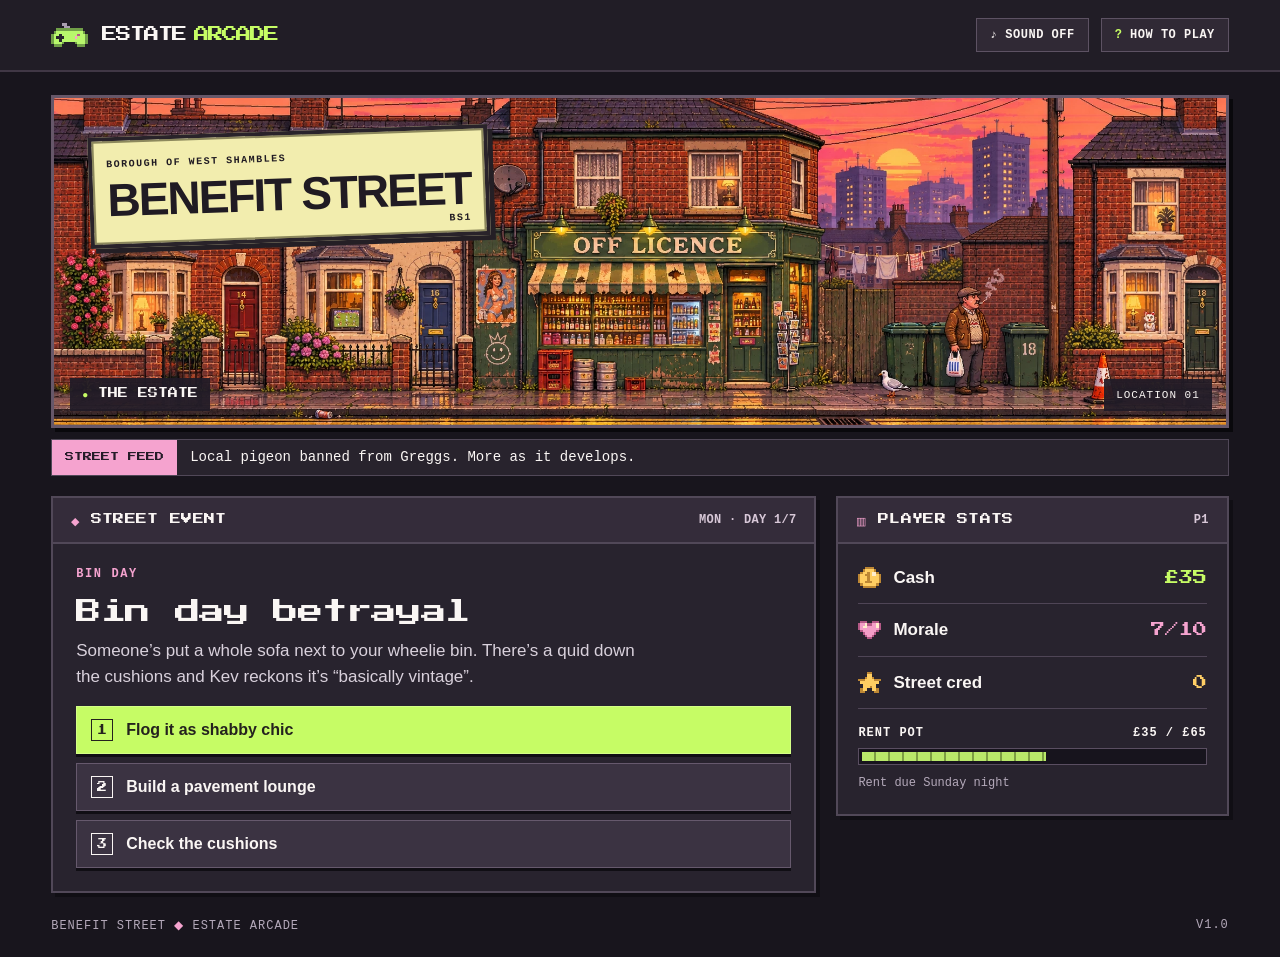
==== index.html @ b34c9f2b "Add Benefit Street browser game" ====
<!DOCTYPE html>
<html lang="en"><head><meta charset="utf-8"><meta name="viewport" content="width=device-width, initial-scale=1"><meta name="theme-color" content="#17141d"><title>Benefit Street · Estate Arcade</title><link rel="stylesheet" href="style.css"></head><body>
<header><div class="wrap nav"><div class="brand"><i data-icon="pad"></i> ESTATE<span>ARCADE</span></div><nav><button id="sound" aria-pressed="false">♪ <span>SOUND OFF</span></button><button id="help"><b>?</b> HOW TO PLAY</button></nav></div></header>
<main class="wrap"><section class="scene" aria-label="Benefit Street at sunset"><div class="sign"><small>BOROUGH OF WEST SHAMBLES</small><h1>BENEFIT STREET</h1><span>BS1</span></div><div class="scenefoot"><span class="live">●</span> THE ESTATE</div><div class="stamp">LOCATION 01</div></section>
<div class="ticker"><strong>STREET FEED</strong><span id="feed">Local pigeon banned from Greggs. More as it develops.</span></div>
<div class="grid"><section class="event panel"><div class="bar"><span><em>◆</em> STREET EVENT</span><small id="day"></small></div><div class="inside"><div class="eyebrow" id="type"></div><h2 id="title"></h2><p id="desc"></p><div id="choices"></div></div></section>
<aside class="panel"><div class="bar"><span><em>▥</em> PLAYER STATS</span><small>P1</small></div><div class="stats"><div class="stat"><i data-icon="coin"></i><label>Cash</label><strong id="cash"></strong></div><div class="stat"><i data-icon="heart"></i><label>Morale</label><strong id="morale"></strong></div><div class="stat"><i data-icon="star"></i><label>Street cred</label><strong id="cred"></strong></div><div class="rent"><div><span>RENT POT</span><strong id="pot"></strong></div><div class="meter"><div id="fill"></div></div><small>Rent due Sunday night</small></div></div></aside></div><footer>BENEFIT STREET <span>◆</span> ESTATE ARCADE <label>V1.0</label></footer></main>
<dialog id="guide"><div class="bar">HOW TO PLAY<button id="close" aria-label="Close instructions">×</button></div><div class="inside"><h2>Make it to Sunday.</h2><p>Start with £35. Pick one move a day for seven days. Keep your morale above zero and have £65 for rent by Sunday night.</p><p>Cash covers rent. Morale keeps you going. Street cred unlocks favours from the neighbours. Your progress saves after each choice.</p><button id="got" class="action">Got it</button></div></dialog>
<script src="icons.js"></script><script src="game.js"></script></body></html>
---- style.css ----
@font-face{font-family:Arcade;src:url(arcade.ttf)}:root{--ink:#18151d;--panel:#28232e;--edge:#514858;--lime:#c6fc65;--pink:#f5a3cf;--pixel:Arcade,monospace}*{box-sizing:border-box}body{margin:0;background:var(--ink);color:#faf6f4;font:17px/1.5 Arial,Helvetica,sans-serif}.wrap{max-width:1260px;width:92%;margin:auto}header{border-bottom:2px solid #403745;background:#211d26}.nav,.brand,nav,.bar,.stat,.rent>div:first-child{display:flex;align-items:center}.nav{height:70px;justify-content:space-between}.brand{font:clamp(11px,1.2vw,17px) var(--pixel);letter-spacing:-1px;gap:8px}.brand span{color:var(--lime)}i{display:inline-flex;align-items:center;justify-content:center}.brand i{margin-right:6px}canvas{image-rendering:pixelated}nav{gap:12px}button{cursor:pointer;color:inherit}nav button,.bar button{background:#302935;border:1px solid #5d5263;padding:9px 13px;font: bold 12px monospace;letter-spacing:.5px}button:hover{filter:brightness(1.15)}button:focus-visible{outline:3px solid white;outline-offset:3px}nav b{color:var(--lime)}main{padding-top:23px}.scene{position:relative;height:clamp(240px,26vw,350px);border:3px solid #665769;box-shadow:4px 4px #09080c;background:#955879 url(street.webp) center 57%/cover no-repeat;overflow:hidden}.sign{display:inline-block;background:#f2edae;color:#201b23;position:absolute;left:3%;top:10%;padding:8px 14px 9px;border:4px solid #29232a;box-shadow:inset 0 0 0 2px #8c885c,5px 5px #241f25;transform:rotate(-2deg)}.sign h1{font:900 clamp(29px,3.6vw,54px)/1.05 Arial,sans-serif;letter-spacing:-2px;margin:1px 0}.sign small,.sign span{font:bold 10px monospace;letter-spacing:1.5px}.sign span{float:right;line-height:1}.scenefoot,.stamp{position:absolute;bottom:14px;background:#201b27ef;font:10px var(--pixel);padding:10px 12px}.scenefoot{left:16px}.live{color:var(--lime)}.stamp{right:14px;font:11px monospace;letter-spacing:1px}.ticker{display:flex;background:#28232d;border:1px solid var(--edge);align-items:stretch;margin:11px 0 20px;font:14px/1.4 monospace}.ticker strong{background:var(--pink);color:#251b28;padding:9px 13px;white-space:nowrap;font:9px/1.8 var(--pixel)}.ticker span{padding:8px 13px}.grid{display:grid;grid-template-columns:1.95fr 1fr;gap:20px;align-items:start}.panel,dialog{background:var(--panel);border:2px solid var(--edge);box-shadow:4px 4px #100e14}.bar{padding:13px 18px;justify-content:space-between;border-bottom:2px solid var(--edge);background:#342c3a;font:11px/1.6 var(--pixel);letter-spacing:.3px}.bar em{color:var(--pink);font-style:normal}.bar small{font:bold 12px monospace;color:#d8c8d8}.inside,.stats{padding:23px}.eyebrow{font:bold 12px monospace;letter-spacing:1.6px;color:var(--pink)}h2{font:clamp(18px,2vw,29px)/1.5 var(--pixel);letter-spacing:-1.4px;margin:11px 0 8px}.inside p{color:#d9d1dc;margin:0 0 17px;max-width:62ch}.action{display:flex;align-items:center;width:100%;text-align:left;background:#3b3342;border:1px solid #66596d;box-shadow:0 3px #100e14;font:600 16px Arial;padding:12px 14px;gap:13px;margin-top:9px}.action:first-child,#got{background:var(--lime);color:#24221e;border-color:#d4ff86}.action b{font:10px var(--pixel);border:1px solid currentColor;padding:5px}.action span{margin-left:auto}.action:disabled{opacity:.5;cursor:default}.stats{padding:8px 20px 20px}.stat{border-bottom:1px solid #4f4556;padding:13px 0;gap:12px}.stat label{font-weight:bold}.stat strong{margin-left:auto;font:14px var(--pixel);color:var(--lime)}.stat:nth-child(2) strong{color:var(--pink)}.stat:nth-child(3) strong{color:#ffce65}.rent{margin-top:17px}.rent>div:first-child{justify-content:space-between;font:bold 12px monospace;letter-spacing:1px}.meter{background:#17141d;padding:3px;border:1px solid #5a4e61;margin:8px 0 3px}.meter div{height:9px;background:repeating-linear-gradient(90deg,#b9e96a 0 12px,#7c9f43 12px 14px)}.rent small,footer{color:#b4a9ba;font:12px monospace}footer{margin:25px 0;letter-spacing:1px}footer span{color:var(--pink)}footer label{float:right}dialog{max-width:480px;width:90%;padding:0;color:white}dialog p+p{padding-top:8px}dialog::backdrop{background:#100c16c9}@media(max-width:720px){.wrap{width:94%}.nav{height:58px}nav{gap:5px}nav button{font-size:10px;padding:8px 6px}.brand{gap:3px}.brand i{margin-right:2px}.grid{grid-template-columns:1fr;gap:15px}.scene{height:230px}.inside{padding:18px}.ticker strong{font-size:8px;display:grid;align-items:center}.ticker span{font-size:12px}.stamp{display:none}.bar{font-size:10px}.sign small{font-size:8px}.brand canvas{width:24px}main{padding-top:15px}}
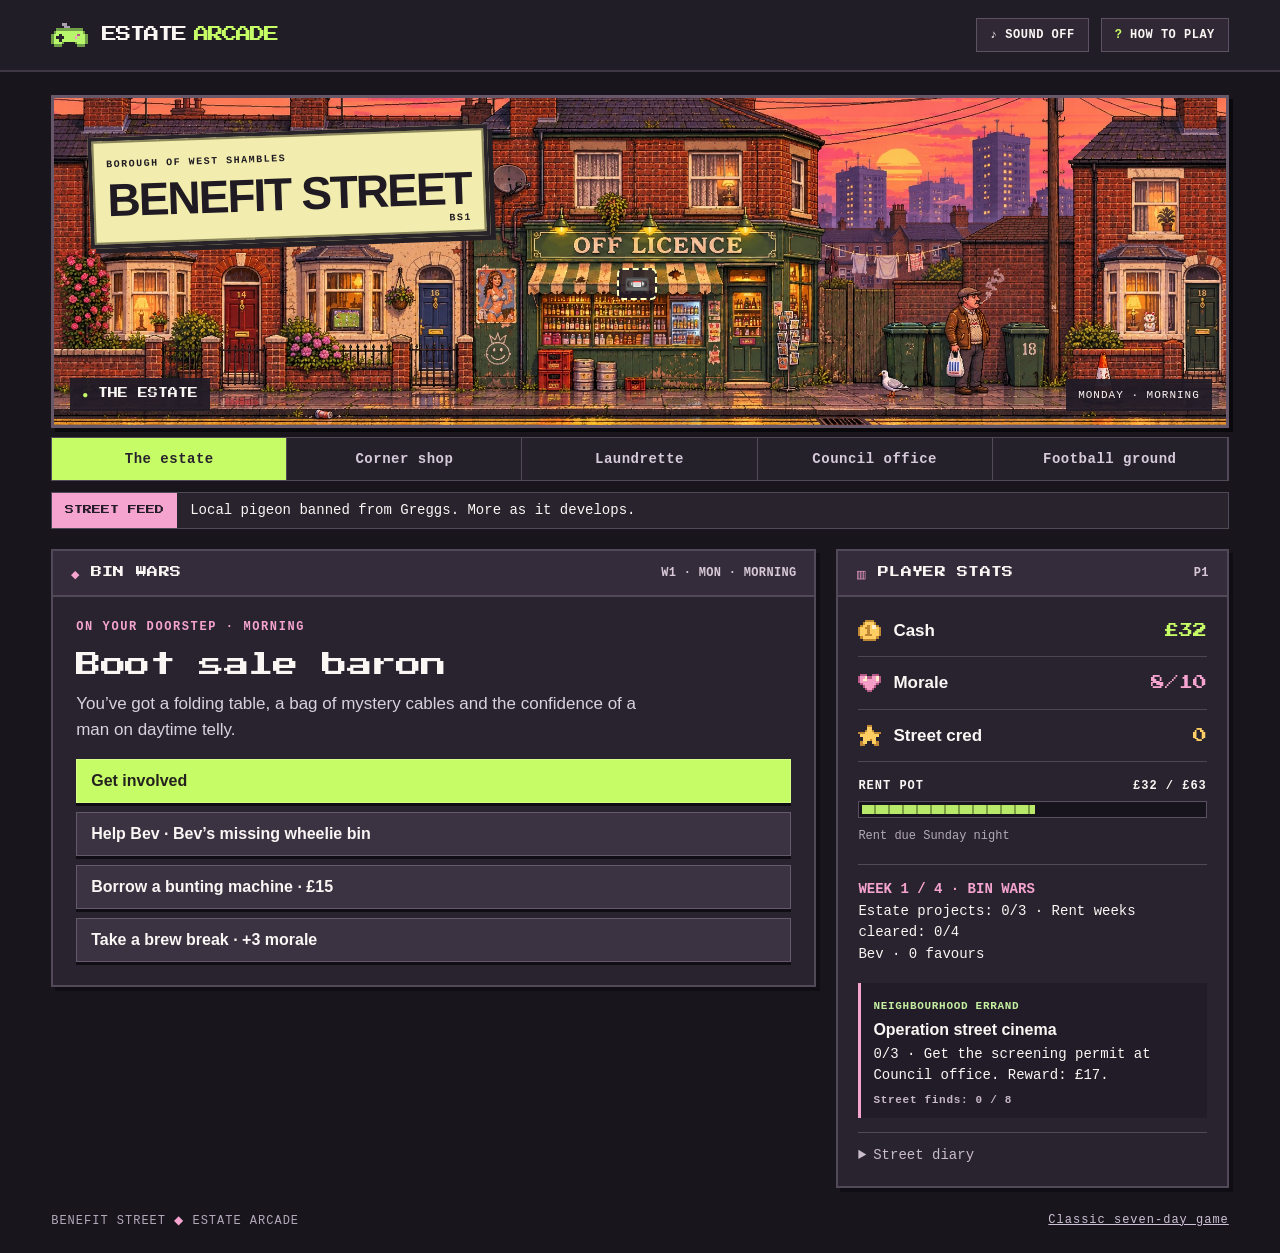
==== commit 9b00c80a: "Expand Benefit Street into a four-week playable estate campaign" ====
--- a/index.html
+++ b/index.html
@@ -1,9 +1,9 @@
 <!DOCTYPE html>
 <html lang="en"><head><meta charset="utf-8"><meta name="viewport" content="width=device-width, initial-scale=1"><meta name="theme-color" content="#17141d"><title>Benefit Street · Estate Arcade</title><link rel="stylesheet" href="style.css"></head><body>
 <header><div class="wrap nav"><div class="brand"><i data-icon="pad"></i> ESTATE<span>ARCADE</span></div><nav><button id="sound" aria-pressed="false">♪ <span>SOUND OFF</span></button><button id="help"><b>?</b> HOW TO PLAY</button></nav></div></header>
-<main class="wrap"><section class="scene" aria-label="Benefit Street at sunset"><div class="sign"><small>BOROUGH OF WEST SHAMBLES</small><h1>BENEFIT STREET</h1><span>BS1</span></div><div class="scenefoot"><span class="live">●</span> THE ESTATE</div><div class="stamp">LOCATION 01</div></section>
-<div class="ticker"><strong>STREET FEED</strong><span id="feed">Local pigeon banned from Greggs. More as it develops.</span></div>
-<div class="grid"><section class="event panel"><div class="bar"><span><em>◆</em> STREET EVENT</span><small id="day"></small></div><div class="inside"><div class="eyebrow" id="type"></div><h2 id="title"></h2><p id="desc"></p><div id="choices"></div></div></section>
-<aside class="panel"><div class="bar"><span><em>▥</em> PLAYER STATS</span><small>P1</small></div><div class="stats"><div class="stat"><i data-icon="coin"></i><label>Cash</label><strong id="cash"></strong></div><div class="stat"><i data-icon="heart"></i><label>Morale</label><strong id="morale"></strong></div><div class="stat"><i data-icon="star"></i><label>Street cred</label><strong id="cred"></strong></div><div class="rent"><div><span>RENT POT</span><strong id="pot"></strong></div><div class="meter"><div id="fill"></div></div><small>Rent due Sunday night</small></div></div></aside></div><footer>BENEFIT STREET <span>◆</span> ESTATE ARCADE <label>V1.0</label></footer></main>
-<dialog id="guide"><div class="bar">HOW TO PLAY<button id="close" aria-label="Close instructions">×</button></div><div class="inside"><h2>Make it to Sunday.</h2><p>Start with £35. Pick one move a day for seven days. Keep your morale above zero and have £65 for rent by Sunday night.</p><p>Cash covers rent. Morale keeps you going. Street cred unlocks favours from the neighbours. Your progress saves after each choice.</p><button id="got" class="action">Got it</button></div></dialog>
-<script src="icons.js"></script><script src="game.js"></script></body></html>
+<main class="wrap"><section class="scene" id="scene" aria-label="The estate"><div id="backdrop"></div><div id="weather" aria-hidden="true"></div><div id="decor" aria-hidden="true"></div><div class="sign"><small>BOROUGH OF WEST SHAMBLES</small><h1>BENEFIT STREET</h1><span>BS1</span></div><div class="scenefoot"><span class="live">●</span> <span id="sceneName">THE ESTATE</span></div><div class="stamp" id="clock"></div><div id="discovery"></div><div id="stage" hidden></div></section>
+<nav id="map" aria-label="Travel around West Shambles"></nav><div class="ticker"><strong>STREET FEED</strong><span id="feed">Local pigeon banned from Greggs. More as it develops.</span></div>
+<div class="grid"><section class="event panel"><div class="bar"><span><em>◆</em> <span id="sectionName">ON THE STREET</span></span><small id="day"></small></div><div class="inside"><div class="eyebrow" id="type"></div><h2 id="title"></h2><p id="desc" aria-live="polite"></p><div id="controls"></div><div id="choices"></div></div></section>
+<aside class="panel"><div class="bar"><span><em>▥</em> PLAYER STATS</span><small>P1</small></div><div class="stats"><div class="stat"><i data-icon="coin"></i><label>Cash</label><strong id="cash"></strong></div><div class="stat"><i data-icon="heart"></i><label>Morale</label><strong id="morale"></strong></div><div class="stat"><i data-icon="star"></i><label>Street cred</label><strong id="cred"></strong></div><div class="rent"><div><span>RENT POT</span><strong id="pot"></strong></div><div class="meter"><div id="fill"></div></div><small>Rent due Sunday night</small></div><div id="project"></div><section id="errand"></section><details><summary>Street diary</summary><ol id="journal"></ol></details></div></aside></div><footer>BENEFIT STREET <span>◆</span> ESTATE ARCADE <label><a href="classic.html">Classic seven-day game</a></label></footer></main>
+<dialog id="guide"><div class="bar">HOW TO PLAY<button id="close" aria-label="Close instructions">×</button></div><div class="inside"><h2>Four weeks on the estate.</h2><p>Travel freely between five locations. Each job, favour or break uses one of your two daily turns. Earn rent by Sunday evening. A shortfall rolls into next week.</p><p>Meet the locals, play shifts and invest spare cash in the estate. Each Sunday brings a one-off event. Finish week four with rent paid for the best ending. The game saves automatically on this device.</p><button id="got" class="action">Got it</button></div></dialog>
+<script src="icons.js"></script><script src="stories.js"></script><script src="street-life.js"></script><script src="errands.js"></script><script src="campaign.js"></script></body></html>
--- a/style.css
+++ b/style.css
@@ -1 +1,6 @@
 @font-face{font-family:Arcade;src:url(arcade.ttf)}:root{--ink:#18151d;--panel:#28232e;--edge:#514858;--lime:#c6fc65;--pink:#f5a3cf;--pixel:Arcade,monospace}*{box-sizing:border-box}body{margin:0;background:var(--ink);color:#faf6f4;font:17px/1.5 Arial,Helvetica,sans-serif}.wrap{max-width:1260px;width:92%;margin:auto}header{border-bottom:2px solid #403745;background:#211d26}.nav,.brand,nav,.bar,.stat,.rent>div:first-child{display:flex;align-items:center}.nav{height:70px;justify-content:space-between}.brand{font:clamp(11px,1.2vw,17px) var(--pixel);letter-spacing:-1px;gap:8px}.brand span{color:var(--lime)}i{display:inline-flex;align-items:center;justify-content:center}.brand i{margin-right:6px}canvas{image-rendering:pixelated}nav{gap:12px}button{cursor:pointer;color:inherit}nav button,.bar button{background:#302935;border:1px solid #5d5263;padding:9px 13px;font: bold 12px monospace;letter-spacing:.5px}button:hover{filter:brightness(1.15)}button:focus-visible{outline:3px solid white;outline-offset:3px}nav b{color:var(--lime)}main{padding-top:23px}.scene{position:relative;height:clamp(240px,26vw,350px);border:3px solid #665769;box-shadow:4px 4px #09080c;background:#955879 url(street.webp) center 57%/cover no-repeat;overflow:hidden}.sign{display:inline-block;background:#f2edae;color:#201b23;position:absolute;left:3%;top:10%;padding:8px 14px 9px;border:4px solid #29232a;box-shadow:inset 0 0 0 2px #8c885c,5px 5px #241f25;transform:rotate(-2deg)}.sign h1{font:900 clamp(29px,3.6vw,54px)/1.05 Arial,sans-serif;letter-spacing:-2px;margin:1px 0}.sign small,.sign span{font:bold 10px monospace;letter-spacing:1.5px}.sign span{float:right;line-height:1}.scenefoot,.stamp{position:absolute;bottom:14px;background:#201b27ef;font:10px var(--pixel);padding:10px 12px}.scenefoot{left:16px}.live{color:var(--lime)}.stamp{right:14px;font:11px monospace;letter-spacing:1px}.ticker{display:flex;background:#28232d;border:1px solid var(--edge);align-items:stretch;margin:11px 0 20px;font:14px/1.4 monospace}.ticker strong{background:var(--pink);color:#251b28;padding:9px 13px;white-space:nowrap;font:9px/1.8 var(--pixel)}.ticker span{padding:8px 13px}.grid{display:grid;grid-template-columns:1.95fr 1fr;gap:20px;align-items:start}.panel,dialog{background:var(--panel);border:2px solid var(--edge);box-shadow:4px 4px #100e14}.bar{padding:13px 18px;justify-content:space-between;border-bottom:2px solid var(--edge);background:#342c3a;font:11px/1.6 var(--pixel);letter-spacing:.3px}.bar em{color:var(--pink);font-style:normal}.bar small{font:bold 12px monospace;color:#d8c8d8}.inside,.stats{padding:23px}.eyebrow{font:bold 12px monospace;letter-spacing:1.6px;color:var(--pink)}h2{font:clamp(18px,2vw,29px)/1.5 var(--pixel);letter-spacing:-1.4px;margin:11px 0 8px}.inside p{color:#d9d1dc;margin:0 0 17px;max-width:62ch}.action{display:flex;align-items:center;width:100%;text-align:left;background:#3b3342;border:1px solid #66596d;box-shadow:0 3px #100e14;font:600 16px Arial;padding:12px 14px;gap:13px;margin-top:9px}.action:first-child,#got{background:var(--lime);color:#24221e;border-color:#d4ff86}.action b{font:10px var(--pixel);border:1px solid currentColor;padding:5px}.action span{margin-left:auto}.action:disabled{opacity:.5;cursor:default}.stats{padding:8px 20px 20px}.stat{border-bottom:1px solid #4f4556;padding:13px 0;gap:12px}.stat label{font-weight:bold}.stat strong{margin-left:auto;font:14px var(--pixel);color:var(--lime)}.stat:nth-child(2) strong{color:var(--pink)}.stat:nth-child(3) strong{color:#ffce65}.rent{margin-top:17px}.rent>div:first-child{justify-content:space-between;font:bold 12px monospace;letter-spacing:1px}.meter{background:#17141d;padding:3px;border:1px solid #5a4e61;margin:8px 0 3px}.meter div{height:9px;background:repeating-linear-gradient(90deg,#b9e96a 0 12px,#7c9f43 12px 14px)}.rent small,footer{color:#b4a9ba;font:12px monospace}footer{margin:25px 0;letter-spacing:1px}footer span{color:var(--pink)}footer label{float:right}dialog{max-width:480px;width:90%;padding:0;color:white}dialog p+p{padding-top:8px}dialog::backdrop{background:#100c16c9}@media(max-width:720px){.wrap{width:94%}.nav{height:58px}nav{gap:5px}nav button{font-size:10px;padding:8px 6px}.brand{gap:3px}.brand i{margin-right:2px}.grid{grid-template-columns:1fr;gap:15px}.scene{height:230px}.inside{padding:18px}.ticker strong{font-size:8px;display:grid;align-items:center}.ticker span{font-size:12px}.stamp{display:none}.bar{font-size:10px}.sign small{font-size:8px}.brand canvas{width:24px}main{padding-top:15px}}
+#backdrop,#weather,#decor{position:absolute;inset:0;pointer-events:none}#backdrop{background:center 57% /cover;transition:filter .35s}.evening #backdrop{filter:brightness(.78) saturate(1.15) hue-rotate(-8deg)}.rain #weather{opacity:.24;background:repeating-linear-gradient(105deg,transparent 0 25px,#bdd5f7 26px,transparent 27px 50px);background-size:127px 52px;animation:rain .5s linear infinite}@keyframes rain{to{background-position:-14px 52px}}#map{background:#25212a;display:flex;gap:0;border:1px solid var(--edge);margin-top:9px;overflow:auto}#map button{color:#d6cadb;background:transparent;border:0;border-right:1px solid var(--edge);flex:1;padding:13px 6px;font:bold 14px monospace;white-space:nowrap}#map button[aria-current=true]{background:var(--lime);color:#28232e}#map button:disabled{opacity:.5}.sign,.scenefoot,.stamp{z-index:1}#stage{position:absolute;inset:0;z-index:2;background:#171222b8;align-items:center;justify-content:center;padding:12px}#stage:not([hidden]){display:flex}.machine{width:min(490px,100%);padding:12px 16px;background:#26202ef5;border:3px solid #9c89a8;box-shadow:5px 6px #151019;text-align:center}.machine h3{font:12px/1.6 var(--pixel);margin:0;color:var(--lime)}.machine p{margin:5px 0;font:16px/1.4 monospace}.readout{margin:8px 0;background:#15121c;padding:9px;color:#ffda93;font:bold 19px monospace}.keys{display:flex;gap:7px;justify-content:center;flex-wrap:wrap}.keys button,#controls button{background:#42384a;border:1px solid #927e9e;color:white;font:bold 16px monospace;padding:10px 12px}.keys button:disabled{color:var(--lime);border-color:#839d57}.goal{position:relative;height:47px;border:4px solid white;border-bottom:none;background:repeating-linear-gradient(90deg,transparent 0 20px,#859c9440 20px 22px),#335649}.keeper,.ball{position:absolute;bottom:3px;transform:translateX(-50%)}.keeper{width:24%;background:#eea658;height:16px;color:#211626;font:11px monospace;text-align:center}.ball{color:white;font-size:19px;font-weight:bold}.flash{animation:flash .35s ease}@keyframes flash{from{filter:brightness(1.8)}}.resultLine{color:var(--lime)}#project{margin:17px 0;border-top:1px solid var(--edge);padding-top:14px;font:14px/1.55 monospace}#project strong{color:var(--pink)}details{border-top:1px solid var(--edge);padding-top:12px;color:#c9bccc;font:14px/1.5 monospace}summary{cursor:pointer}#journal{padding-left:1.5em}#journal li{padding:5px 0}footer a{color:#cdc1d4}.route{position:absolute;bottom:19%;left:-25%;animation:cross 19s linear infinite;font-size:30px;filter:drop-shadow(2px 2px 0 #2a2031)}@keyframes cross{to{left:110%}}.flags{display:block;height:18px;background:repeating-linear-gradient(100deg,#eb96bb 0 18px,#abe17c 18px 36px,#ffcb64 36px 54px);clip-path:polygon(0 0,100% 0,100% 30%,98% 100%,96% 25%,94% 100%,92% 25%,90% 100%,88% 25%,86% 100%,84% 25%,82% 100%,80% 25%,78% 100%,76% 25%,74% 100%,72% 25%,70% 100%,68% 25%,66% 100%,64% 25%,62% 100%,60% 25%,58% 100%,56% 25%,54% 100%,52% 25%,50% 100%,48% 25%,46% 100%,44% 25%,42% 100%,40% 25%,38% 100%,36% 25%,34% 100%,32% 25%,30% 100%,28% 25%,26% 100%,24% 25%,22% 100%,20% 25%,18% 100%,16% 25%,14% 100%,12% 25%,10% 100%,8% 25%,6% 100%,4% 25%,2% 100%,0 25%)}@media(max-width:720px){#map{display:grid;grid-template-columns:repeat(3,1fr)}#map button{white-space:normal;padding:8px 3px;font-size:12px}.machine{padding:8px}.machine p{font-size:14px}.machine .readout{font-size:15px}.keys button{padding:8px}.stamp{display:block;bottom:auto;top:8px;right:5px;font-size:9px}.sign{top:20%}}
+@media(prefers-reduced-motion:reduce){.route,#weather{animation:none!important}.route{left:65%}}
+.machine>button{margin:7px auto 0;background:var(--lime);color:var(--ink);border:1px solid #a6cb64;padding:8px 16px;font:bold 15px monospace}.socks{display:grid;grid-template-columns:repeat(6,1fr)}.socks button{min-height:36px;padding:4px}.machine small{font:12px monospace}.route{animation-timing-function:steps(120,end)}#stage:not([hidden])~*{visibility:hidden}
+#discovery button{position:absolute;z-index:1;border:2px dashed #ffffbf;background:#201c28d9;border-radius:6px;font-size:21px;padding:2px 5px;animation:glint 2s ease-in-out infinite alternate}@keyframes glint{to{box-shadow:0 0 14px #ffff8b;transform:translateY(-3px)}}#errand{padding:12px;background:#211c27;border-left:3px solid var(--pink);margin-bottom:14px;font:14px/1.5 monospace}#errand strong,#errand small{font:bold 11px monospace;letter-spacing:.7px;color:#c5efa1}#errand h3{margin:5px 0;font:bold 16px Arial}#errand small{display:block;margin-top:8px;color:#c8b8c9}@media(prefers-reduced-motion:reduce){#discovery button{animation:none}}
+.pedestrian{width:clamp(32px,4vw,55px);height:auto;bottom:10%;animation-delay:-5s}
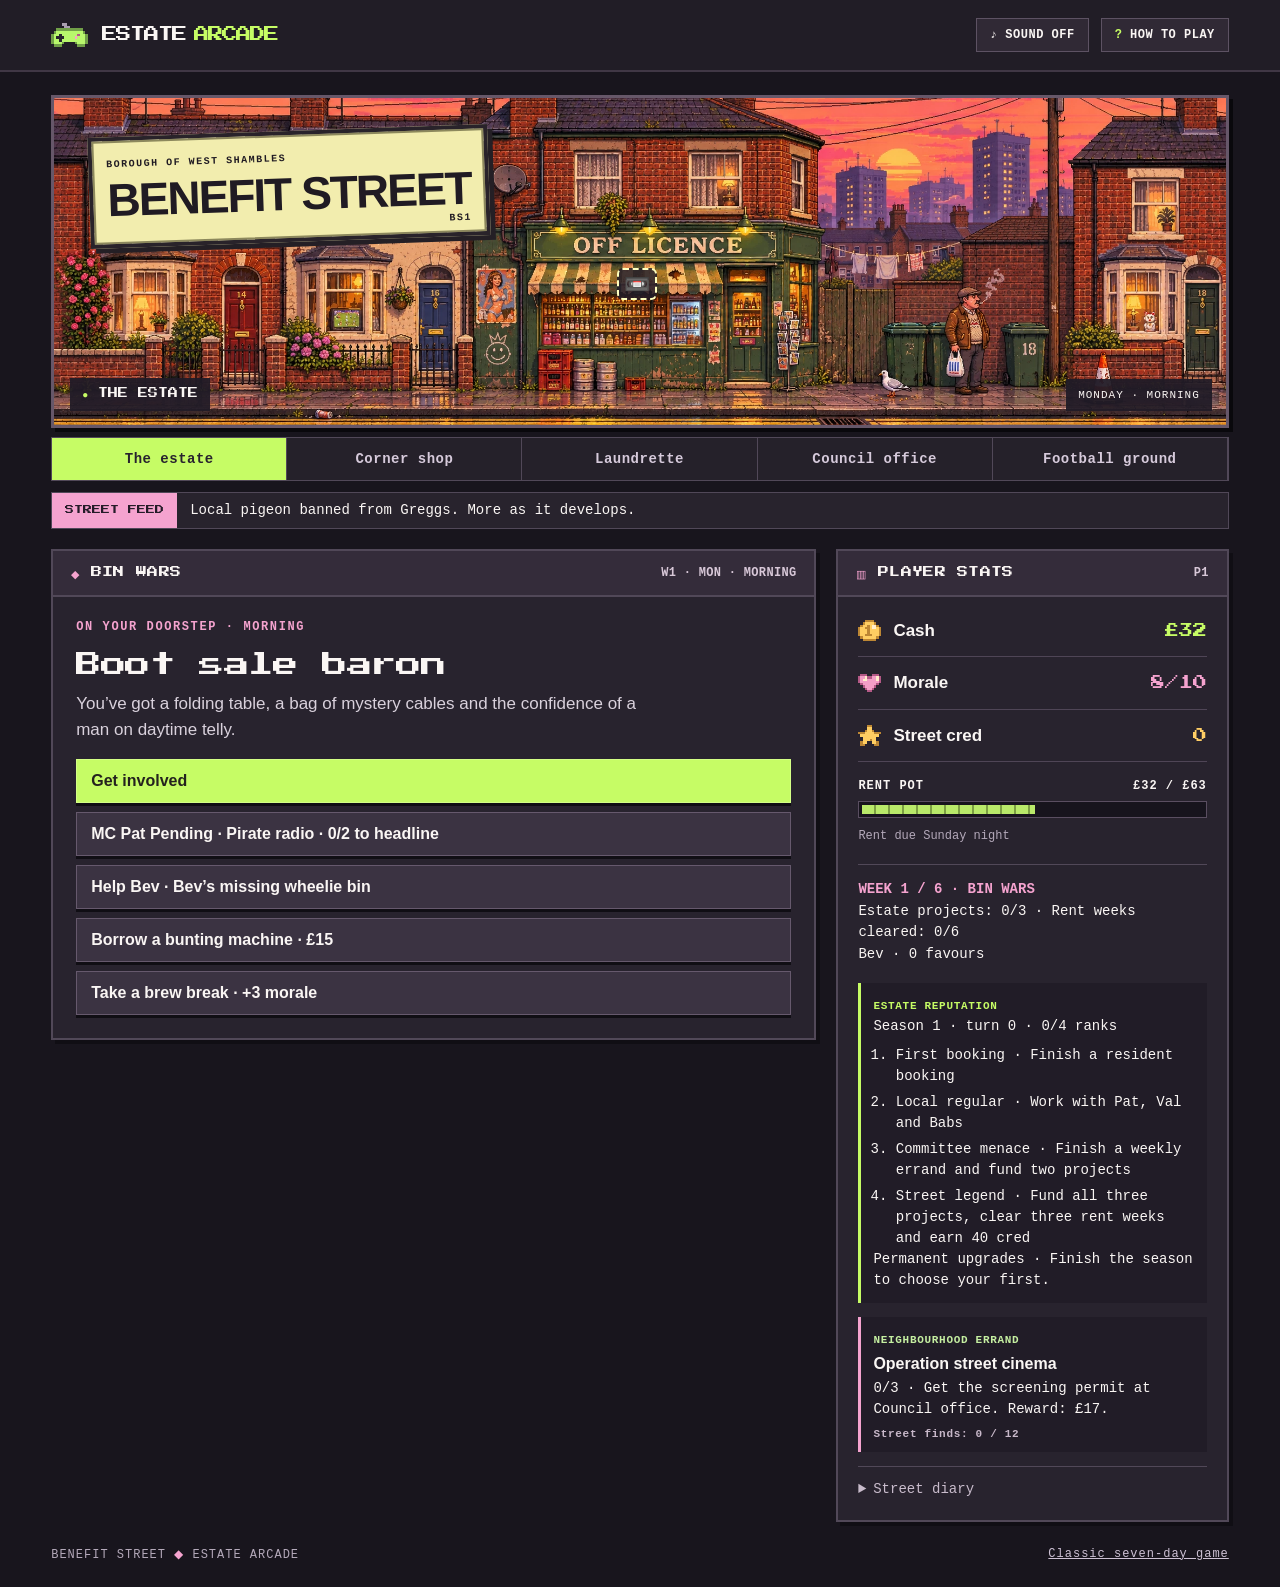
==== commit ff62e94c: "Expand West Shambles with resident gigs and persistent seasons" ====
--- a/index.html
+++ b/index.html
@@ -4,6 +4,6 @@
 <main class="wrap"><section class="scene" id="scene" aria-label="The estate"><div id="backdrop"></div><div id="weather" aria-hidden="true"></div><div id="decor" aria-hidden="true"></div><div class="sign"><small>BOROUGH OF WEST SHAMBLES</small><h1>BENEFIT STREET</h1><span>BS1</span></div><div class="scenefoot"><span class="live">●</span> <span id="sceneName">THE ESTATE</span></div><div class="stamp" id="clock"></div><div id="discovery"></div><div id="stage" hidden></div></section>
 <nav id="map" aria-label="Travel around West Shambles"></nav><div class="ticker"><strong>STREET FEED</strong><span id="feed">Local pigeon banned from Greggs. More as it develops.</span></div>
 <div class="grid"><section class="event panel"><div class="bar"><span><em>◆</em> <span id="sectionName">ON THE STREET</span></span><small id="day"></small></div><div class="inside"><div class="eyebrow" id="type"></div><h2 id="title"></h2><p id="desc" aria-live="polite"></p><div id="controls"></div><div id="choices"></div></div></section>
-<aside class="panel"><div class="bar"><span><em>▥</em> PLAYER STATS</span><small>P1</small></div><div class="stats"><div class="stat"><i data-icon="coin"></i><label>Cash</label><strong id="cash"></strong></div><div class="stat"><i data-icon="heart"></i><label>Morale</label><strong id="morale"></strong></div><div class="stat"><i data-icon="star"></i><label>Street cred</label><strong id="cred"></strong></div><div class="rent"><div><span>RENT POT</span><strong id="pot"></strong></div><div class="meter"><div id="fill"></div></div><small>Rent due Sunday night</small></div><div id="project"></div><section id="errand"></section><details><summary>Street diary</summary><ol id="journal"></ol></details></div></aside></div><footer>BENEFIT STREET <span>◆</span> ESTATE ARCADE <label><a href="classic.html">Classic seven-day game</a></label></footer></main>
-<dialog id="guide"><div class="bar">HOW TO PLAY<button id="close" aria-label="Close instructions">×</button></div><div class="inside"><h2>Four weeks on the estate.</h2><p>Travel freely between five locations. Each job, favour or break uses one of your two daily turns. Earn rent by Sunday evening. A shortfall rolls into next week.</p><p>Meet the locals, play shifts and invest spare cash in the estate. Each Sunday brings a one-off event. Finish week four with rent paid for the best ending. The game saves automatically on this device.</p><button id="got" class="action">Got it</button></div></dialog>
-<script src="icons.js"></script><script src="stories.js"></script><script src="street-life.js"></script><script src="errands.js"></script><script src="campaign.js"></script></body></html>
+<aside class="panel"><div class="bar"><span><em>▥</em> PLAYER STATS</span><small>P1</small></div><div class="stats"><div class="stat"><i data-icon="coin"></i><label>Cash</label><strong id="cash"></strong></div><div class="stat"><i data-icon="heart"></i><label>Morale</label><strong id="morale"></strong></div><div class="stat"><i data-icon="star"></i><label>Street cred</label><strong id="cred"></strong></div><div class="rent"><div><span>RENT POT</span><strong id="pot"></strong></div><div class="meter"><div id="fill"></div></div><small>Rent due Sunday night</small></div><div id="project"></div><section id="milestones"></section><section id="errand"></section><details><summary>Street diary</summary><ol id="journal"></ol></details></div></aside></div><footer>BENEFIT STREET <span>◆</span> ESTATE ARCADE <label><a href="classic.html">Classic seven-day game</a></label></footer></main>
+<dialog id="guide"><div class="bar">HOW TO PLAY<button id="close" aria-label="Close instructions">×</button></div><div class="inside"><h2>Six weeks on the estate.</h2><p>Travel freely between five locations. Each job, favour or break uses one of your two daily turns. Earn rent by Sunday evening. A shortfall rolls into next week.</p><p>Meet the locals, play shifts and invest spare cash in the estate. Each Sunday brings a one-off event. Find Pat on the estate, Val at the shop and Babs at the laundrette for side jobs. Estate Reputation records the turn you earn each rank. Compare turns with a mate playing their own run. Finish a season to choose a permanent upgrade. Cash, projects and weekly tasks reset. Your upgrades and best milestone turns carry over. Earlier four-week saves keep their original finish. The game saves automatically on this device.</p><button id="got" class="action">Got it</button></div></dialog>
+<script src="icons.js"></script><script src="stories.js"></script><script src="street-life.js"></script><script src="errands.js"></script><script src="after-hours.js"></script><script src="campaign.js"></script></body></html>
--- a/style.css
+++ b/style.css
@@ -4,3 +4,8 @@
 .machine>button{margin:7px auto 0;background:var(--lime);color:var(--ink);border:1px solid #a6cb64;padding:8px 16px;font:bold 15px monospace}.socks{display:grid;grid-template-columns:repeat(6,1fr)}.socks button{min-height:36px;padding:4px}.machine small{font:12px monospace}.route{animation-timing-function:steps(120,end)}#stage:not([hidden])~*{visibility:hidden}
 #discovery button{position:absolute;z-index:1;border:2px dashed #ffffbf;background:#201c28d9;border-radius:6px;font-size:21px;padding:2px 5px;animation:glint 2s ease-in-out infinite alternate}@keyframes glint{to{box-shadow:0 0 14px #ffff8b;transform:translateY(-3px)}}#errand{padding:12px;background:#211c27;border-left:3px solid var(--pink);margin-bottom:14px;font:14px/1.5 monospace}#errand strong,#errand small{font:bold 11px monospace;letter-spacing:.7px;color:#c5efa1}#errand h3{margin:5px 0;font:bold 16px Arial}#errand small{display:block;margin-top:8px;color:#c8b8c9}@media(prefers-reduced-motion:reduce){#discovery button{animation:none}}
 .pedestrian{width:clamp(32px,4vw,55px);height:auto;bottom:10%;animation-delay:-5s}
+
+#milestones{margin:0 0 14px;padding:12px;background:#211c27;border-left:3px solid var(--lime);font:14px/1.5 monospace}
+#milestones strong{color:var(--lime);font:bold 11px monospace;letter-spacing:.7px}
+#milestones ol{padding-left:1.6em;margin:8px 0 0}
+#milestones li+li{margin-top:5px}
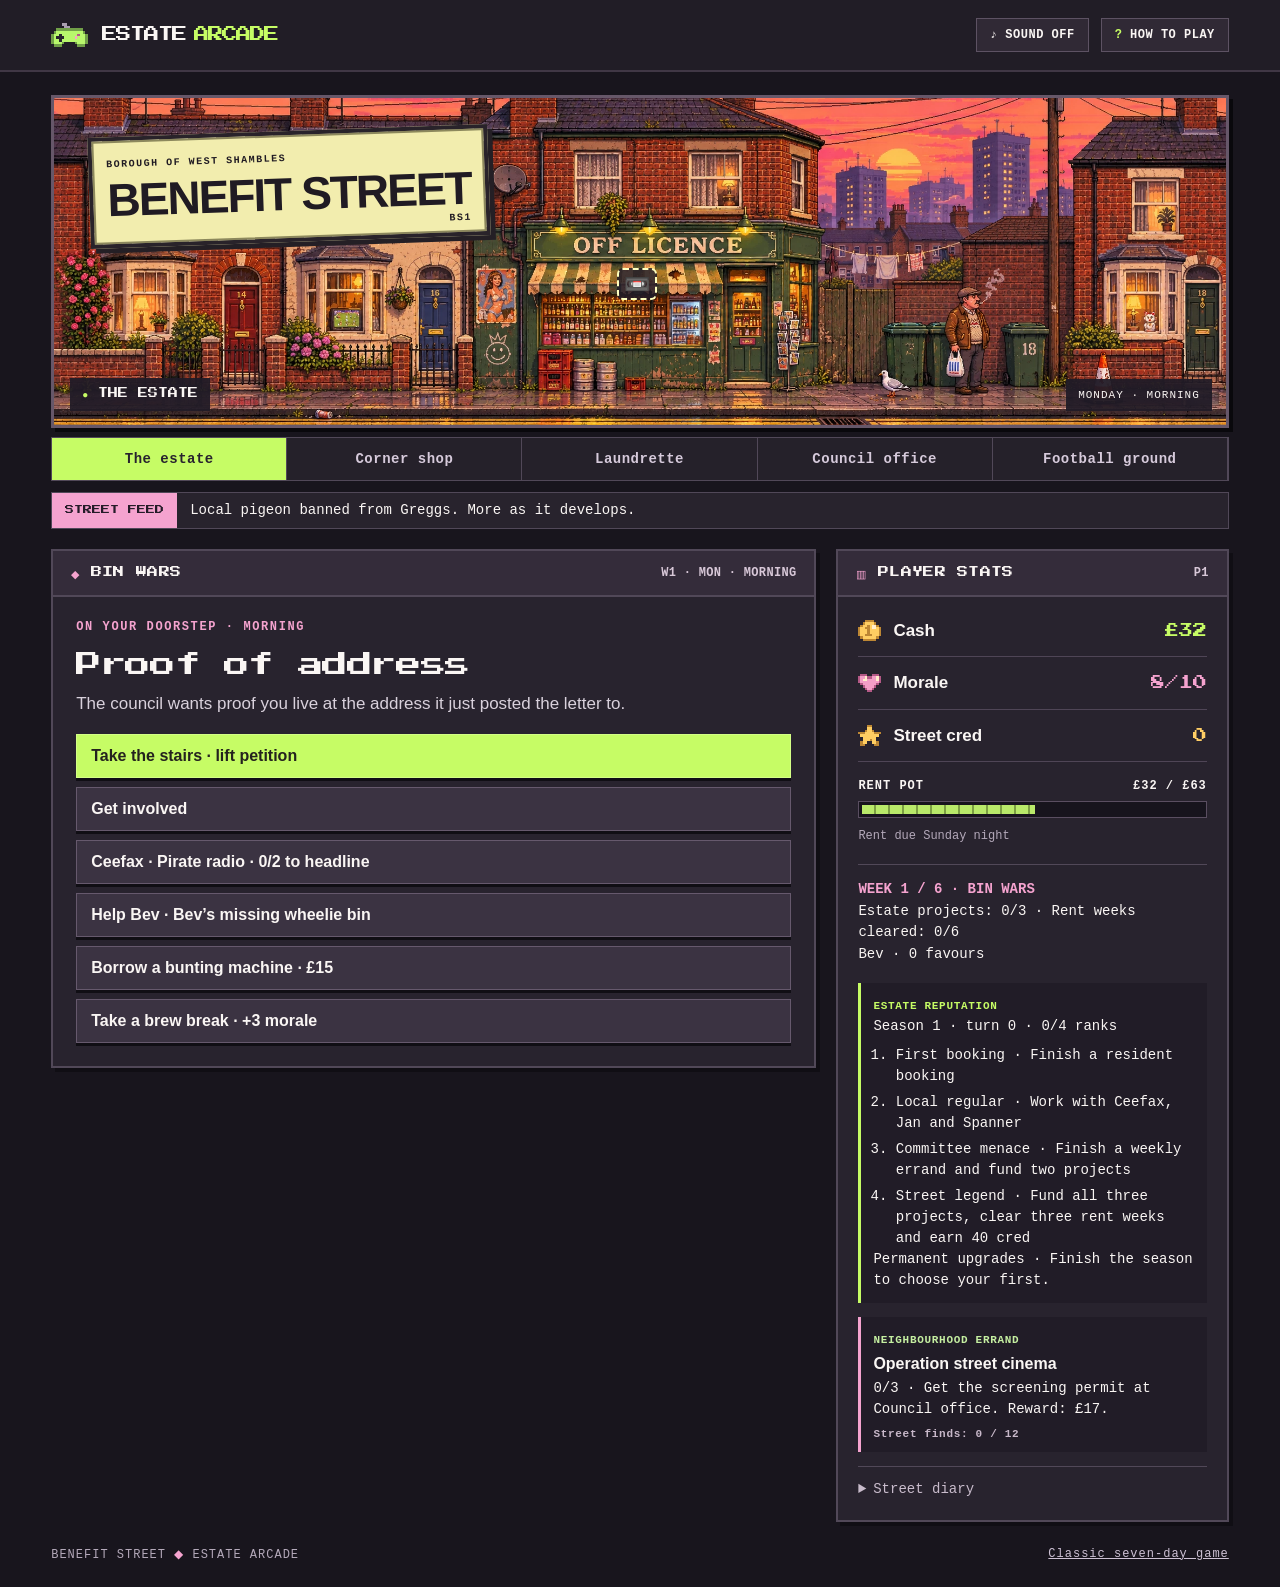
==== commit fc355b26: "Turn the estate repair petition into a replayable doorstep run" ====
--- a/index.html
+++ b/index.html
@@ -5,5 +5,5 @@
 <nav id="map" aria-label="Travel around West Shambles"></nav><div class="ticker"><strong>STREET FEED</strong><span id="feed">Local pigeon banned from Greggs. More as it develops.</span></div>
 <div class="grid"><section class="event panel"><div class="bar"><span><em>◆</em> <span id="sectionName">ON THE STREET</span></span><small id="day"></small></div><div class="inside"><div class="eyebrow" id="type"></div><h2 id="title"></h2><p id="desc" aria-live="polite"></p><div id="controls"></div><div id="choices"></div></div></section>
 <aside class="panel"><div class="bar"><span><em>▥</em> PLAYER STATS</span><small>P1</small></div><div class="stats"><div class="stat"><i data-icon="coin"></i><label>Cash</label><strong id="cash"></strong></div><div class="stat"><i data-icon="heart"></i><label>Morale</label><strong id="morale"></strong></div><div class="stat"><i data-icon="star"></i><label>Street cred</label><strong id="cred"></strong></div><div class="rent"><div><span>RENT POT</span><strong id="pot"></strong></div><div class="meter"><div id="fill"></div></div><small>Rent due Sunday night</small></div><div id="project"></div><section id="milestones"></section><section id="errand"></section><details><summary>Street diary</summary><ol id="journal"></ol></details></div></aside></div><footer>BENEFIT STREET <span>◆</span> ESTATE ARCADE <label><a href="classic.html">Classic seven-day game</a></label></footer></main>
-<dialog id="guide"><div class="bar">HOW TO PLAY<button id="close" aria-label="Close instructions">×</button></div><div class="inside"><h2>Six weeks on the estate.</h2><p>Travel freely between five locations. Each job, favour or break uses one of your two daily turns. Earn rent by Sunday evening. A shortfall rolls into next week.</p><p>Meet the locals, play shifts and invest spare cash in the estate. Each Sunday brings a one-off event. Find Pat on the estate, Val at the shop and Babs at the laundrette for side jobs. Estate Reputation records the turn you earn each rank. Compare turns with a mate playing their own run. Finish a season to choose a permanent upgrade. Cash, projects and weekly tasks reset. Your upgrades and best milestone turns carry over. Earlier four-week saves keep their original finish. The game saves automatically on this device.</p><button id="got" class="action">Got it</button></div></dialog>
-<script src="icons.js"></script><script src="stories.js"></script><script src="street-life.js"></script><script src="errands.js"></script><script src="after-hours.js"></script><script src="campaign.js"></script></body></html>
+<dialog id="guide"><div class="bar">HOW TO PLAY<button id="close" aria-label="Close instructions">×</button></div><div class="inside"><h2>Six weeks on the estate.</h2><p>Take the stairs on the estate for a six-landing petition run. Each door offers a different deal. Caretaker keys buy equipment that lasts across runs and seasons. Travel freely between five locations. Each job, favour or break uses one of your two daily turns. Earn rent by Sunday evening. A shortfall rolls into next week.</p><p>Meet the locals, play shifts and invest spare cash in the estate. Each Sunday brings a one-off event. Find Ceefax on the estate, Jan at the shop and Spanner at the laundrette for side jobs. Estate Reputation records the turn you earn each rank. Compare turns with a mate playing their own run. Finish a season to choose a permanent upgrade. Cash, projects and weekly tasks reset. Your upgrades and best milestone turns carry over. Earlier four-week saves keep their original finish. The game saves automatically on this device.</p><button id="got" class="action">Got it</button></div></dialog>
+<script src="icons.js"></script><script src="stories.js"></script><script src="street-life.js"></script><script src="errands.js"></script><script src="after-hours.js"></script><script src="tower.js"></script><script src="campaign.js"></script></body></html>
--- a/style.css
+++ b/style.css
@@ -9,3 +9,11 @@
 #milestones strong{color:var(--lime);font:bold 11px monospace;letter-spacing:.7px}
 #milestones ol{padding-left:1.6em;margin:8px 0 0}
 #milestones li+li{margin-top:5px}
+
+.towerPocket{display:block;padding:9px 12px;border-left:3px solid var(--pink);background:#211c27;color:#e7dfea;font:14px/1.4 monospace}
+#choices:has(.landingDoor){display:grid;grid-template-columns:repeat(2,minmax(0,1fr));gap:10px}
+#choices:has(.landingDoor)>.action:not(.landingDoor){grid-column:1/-1}
+#choices .landingDoor{--door:#385670;display:flex;flex-direction:column;align-items:center;justify-content:flex-end;gap:14px;min-height:125px;padding:12px 9px;text-align:center;background:linear-gradient(90deg,#0002 3%,transparent 3% 96%,#0003 96%),var(--door);border:4px ridge #c5afa1;color:white}
+#choices .landingDoor::before{content:attr(data-flat);background:#201d20;color:#ffe496;border:1px solid #ccae76;padding:4px 8px;font:bold 13px monospace;letter-spacing:1px}
+#choices .door1{--door:#715222}#choices .door2{--door:#813d41}#choices .door3{--door:#535456}#choices .door4{--door:#355942}
+#choices .landingDoor:is(:hover,:focus-visible){outline:2px solid var(--lime);outline-offset:1px}
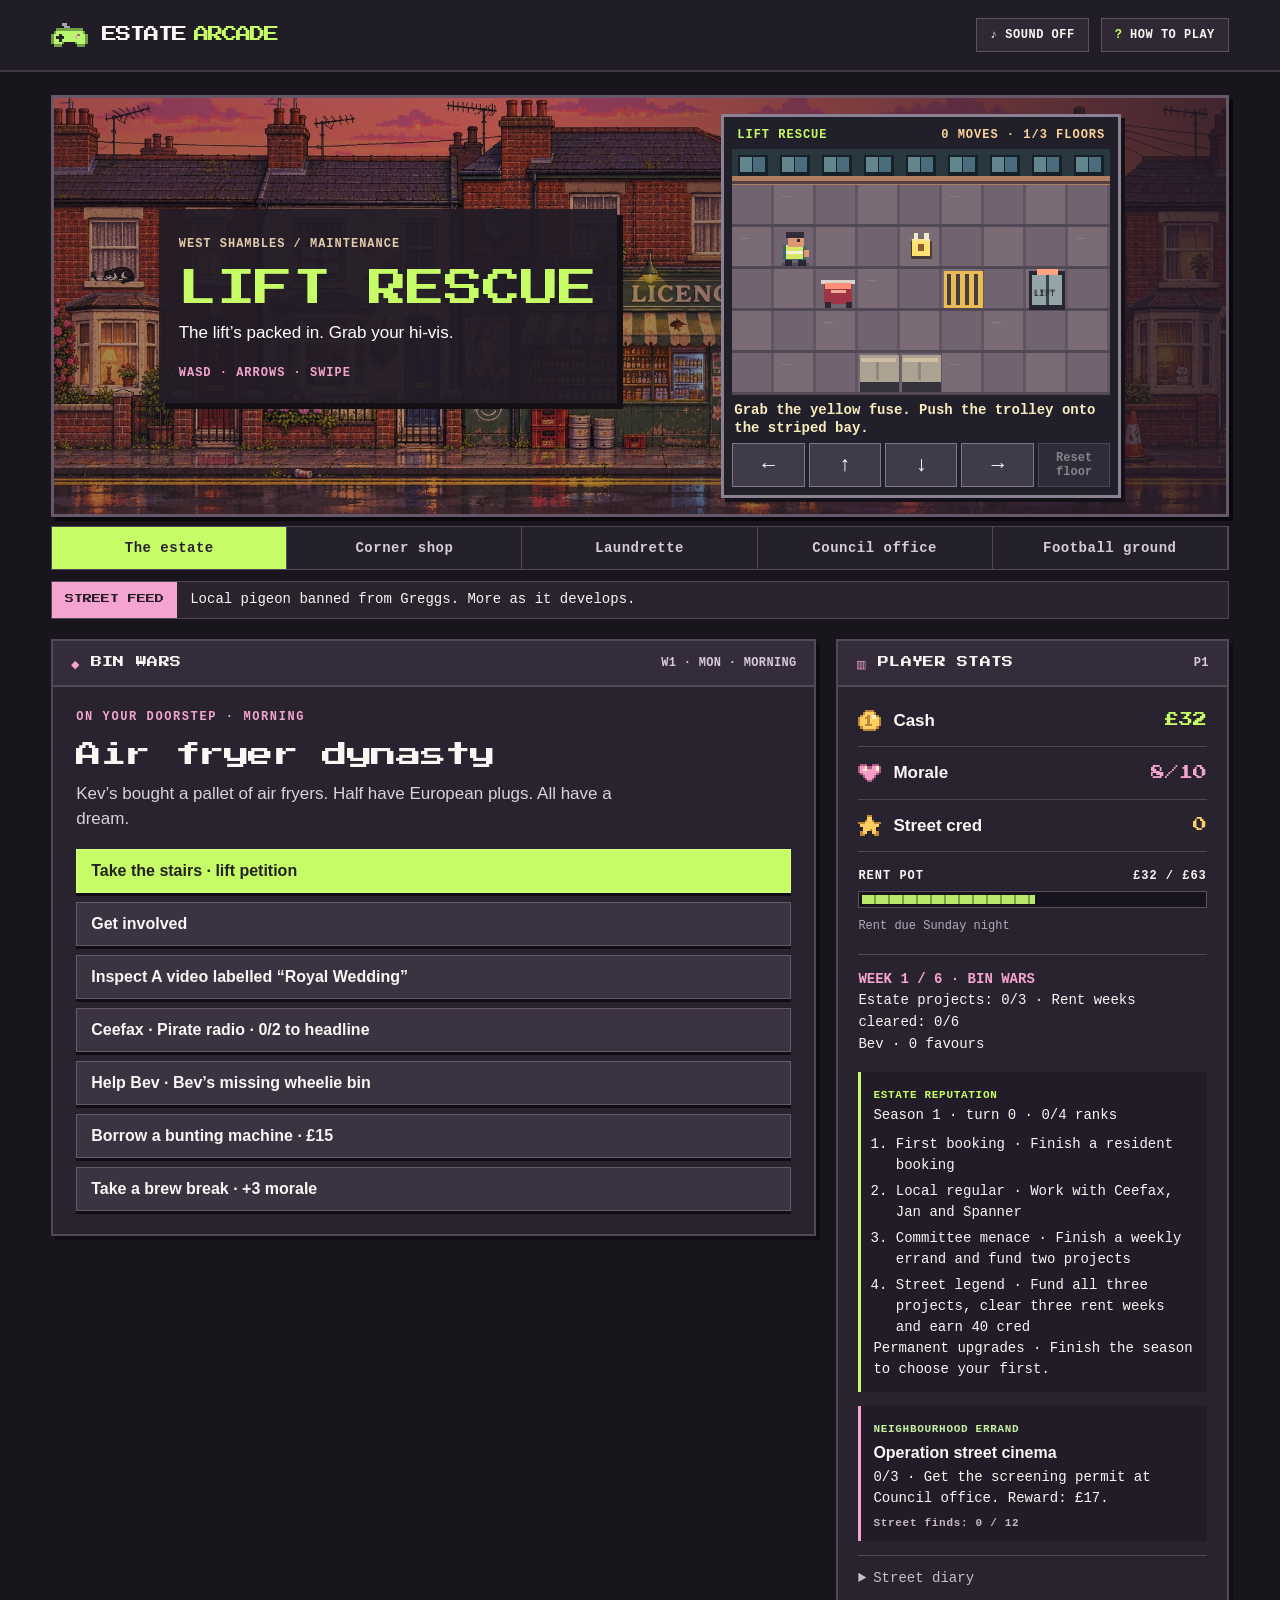
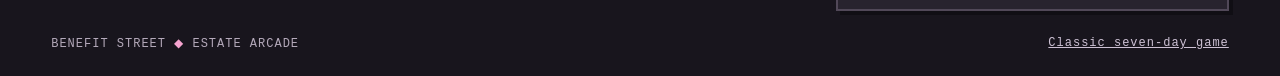
==== commit 11c49a80: "Make Lift Rescue playable directly on the estate with movement and push puzzles" ====
--- a/index.html
+++ b/index.html
@@ -1,9 +1,9 @@
 <!DOCTYPE html>
-<html lang="en"><head><meta charset="utf-8"><meta name="viewport" content="width=device-width, initial-scale=1"><meta name="theme-color" content="#17141d"><title>Benefit Street · Estate Arcade</title><link rel="stylesheet" href="style.css"></head><body>
+<html lang="en"><head><meta charset="utf-8"><meta name="viewport" content="width=device-width, initial-scale=1"><meta name="theme-color" content="#17141d"><title>Benefit Street · Estate Arcade</title><link rel="stylesheet" href="style.css?v=liftrescue1"></head><body>
 <header><div class="wrap nav"><div class="brand"><i data-icon="pad"></i> ESTATE<span>ARCADE</span></div><nav><button id="sound" aria-pressed="false">♪ <span>SOUND OFF</span></button><button id="help"><b>?</b> HOW TO PLAY</button></nav></div></header>
 <main class="wrap"><section class="scene" id="scene" aria-label="The estate"><div id="backdrop"></div><div id="weather" aria-hidden="true"></div><div id="decor" aria-hidden="true"></div><div class="sign"><small>BOROUGH OF WEST SHAMBLES</small><h1>BENEFIT STREET</h1><span>BS1</span></div><div class="scenefoot"><span class="live">●</span> <span id="sceneName">THE ESTATE</span></div><div class="stamp" id="clock"></div><div id="discovery"></div><div id="stage" hidden></div></section>
 <nav id="map" aria-label="Travel around West Shambles"></nav><div class="ticker"><strong>STREET FEED</strong><span id="feed">Local pigeon banned from Greggs. More as it develops.</span></div>
 <div class="grid"><section class="event panel"><div class="bar"><span><em>◆</em> <span id="sectionName">ON THE STREET</span></span><small id="day"></small></div><div class="inside"><div class="eyebrow" id="type"></div><h2 id="title"></h2><p id="desc" aria-live="polite"></p><div id="controls"></div><div id="choices"></div></div></section>
 <aside class="panel"><div class="bar"><span><em>▥</em> PLAYER STATS</span><small>P1</small></div><div class="stats"><div class="stat"><i data-icon="coin"></i><label>Cash</label><strong id="cash"></strong></div><div class="stat"><i data-icon="heart"></i><label>Morale</label><strong id="morale"></strong></div><div class="stat"><i data-icon="star"></i><label>Street cred</label><strong id="cred"></strong></div><div class="rent"><div><span>RENT POT</span><strong id="pot"></strong></div><div class="meter"><div id="fill"></div></div><small>Rent due Sunday night</small></div><div id="project"></div><section id="milestones"></section><section id="errand"></section><details><summary>Street diary</summary><ol id="journal"></ol></details></div></aside></div><footer>BENEFIT STREET <span>◆</span> ESTATE ARCADE <label><a href="classic.html">Classic seven-day game</a></label></footer></main>
-<dialog id="guide"><div class="bar">HOW TO PLAY<button id="close" aria-label="Close instructions">×</button></div><div class="inside"><h2>Six weeks on the estate.</h2><p>Take the stairs on the estate for a six-landing petition run. Each door offers a different deal. Caretaker keys buy equipment that lasts across runs and seasons. Travel freely between five locations. Each job, favour or break uses one of your two daily turns. Earn rent by Sunday evening. A shortfall rolls into next week.</p><p>Meet the locals, play shifts and invest spare cash in the estate. Each Sunday brings a one-off event. Find Ceefax on the estate, Jan at the shop and Spanner at the laundrette for side jobs. Estate Reputation records the turn you earn each rank. Compare turns with a mate playing their own run. Finish a season to choose a permanent upgrade. Cash, projects and weekly tasks reset. Your upgrades and best milestone turns carry over. Earlier four-week saves keep their original finish. The game saves automatically on this device.</p><button id="got" class="action">Got it</button></div></dialog>
-<script src="icons.js"></script><script src="stories.js"></script><script src="street-life.js"></script><script src="errands.js"></script><script src="after-hours.js"></script><script src="tower.js"></script><script src="campaign.js"></script></body></html>
+<dialog id="guide"><div class="bar">HOW TO PLAY<button id="close" aria-label="Close instructions">×</button></div><div class="inside"><h2>Six weeks on the estate.</h2><p>Move with arrows, WASD, swipes or the pad in Lift Rescue. Pick up the fuse, push the trolley onto the striped bay and walk into the lift. Repair three floors for cash and keys. Take the stairs on the estate for a six-landing petition run. Each door offers a different deal. Caretaker keys buy equipment that lasts across runs and seasons. Travel freely between five locations. Each job, favour or break uses one of your two daily turns. Earn rent by Sunday evening. A shortfall rolls into next week.</p><p>Meet the locals, play shifts and invest spare cash in the estate. Each Sunday brings a one-off event. Find Ceefax on the estate, Jan at the shop and Spanner at the laundrette for side jobs. Estate Reputation records the turn you earn each rank. Compare turns with a mate playing their own run. Finish a season to choose a permanent upgrade. Cash, projects and weekly tasks reset. Your upgrades and best milestone turns carry over. Earlier four-week saves keep their original finish. The game saves automatically on this device.</p><button id="got" class="action">Got it</button></div></dialog>
+<script src="icons.js"></script><script src="stories.js"></script><script src="street-life.js"></script><script src="errands.js"></script><script src="after-hours.js"></script><script src="tower.js"></script><script src="lift-rescue.js"></script><script src="campaign.js?v=liftrescue1"></script></body></html>
--- a/style.css
+++ b/style.css
@@ -17,3 +17,20 @@
 #choices .landingDoor::before{content:attr(data-flat);background:#201d20;color:#ffe496;border:1px solid #ccae76;padding:4px 8px;font:bold 13px monospace;letter-spacing:1px}
 #choices .door1{--door:#715222}#choices .door2{--door:#813d41}#choices .door3{--door:#535456}#choices .door4{--door:#355942}
 #choices .landingDoor:is(:hover,:focus-visible){outline:2px solid var(--lime);outline-offset:1px}
+
+.scene.repairScene{height:auto;min-height:320px}
+.repairScene :is(.sign,.stamp,.scenefoot,#discovery){display:none}
+.repairScene #stage{position:relative;align-items:center;justify-content:space-evenly;gap:16px;background:linear-gradient(90deg,#2118256e,#21182552 38%,#211825da);padding:16px}
+.repairMarquee{max-width:43%;padding:20px;background:#211b26ed;box-shadow:6px 6px #131015;color:#fff}
+.repairMarquee small,.repairMarquee span,.repairHead{font:bold 12px monospace;letter-spacing:1px}
+.repairMarquee small{color:#e4cbab}.repairMarquee strong{display:block;font:clamp(20px,3vw,42px)/1.4 var(--pixel);color:var(--lime);padding-top:8px}
+.repairMarquee p{margin:4px 0 12px}.repairMarquee span{color:var(--pink)}
+.repairCab{width:min(400px,100%);padding:8px;background:#211f2a;border:3px solid #8a8192;box-shadow:4px 4px #141218}
+.repairHead{display:flex;justify-content:space-between;padding:3px 5px 7px;color:var(--lime)}
+.repairHead span{color:#ffd498}
+.repairCab canvas{display:block;width:100%;background:#655565;touch-action:none}
+.repairHint{min-height:2.7em;padding:6px 2px;color:#f9ecbe;font:bold 14px/1.3 monospace}
+.repairPad{display:flex;gap:4px}
+.repairPad button{flex:1;min-height:44px;background:#403b4b;border:1px solid #807787;color:white;font:bold 21px monospace;touch-action:manipulation}
+.repairPad button:last-child{font-size:12px}.repairPad button:disabled{opacity:.45}
+@media(max-width:660px){.repairMarquee{display:none}.repairScene #stage{padding:5px}.scene.repairScene{min-height:0}.repairCab{padding:5px}}
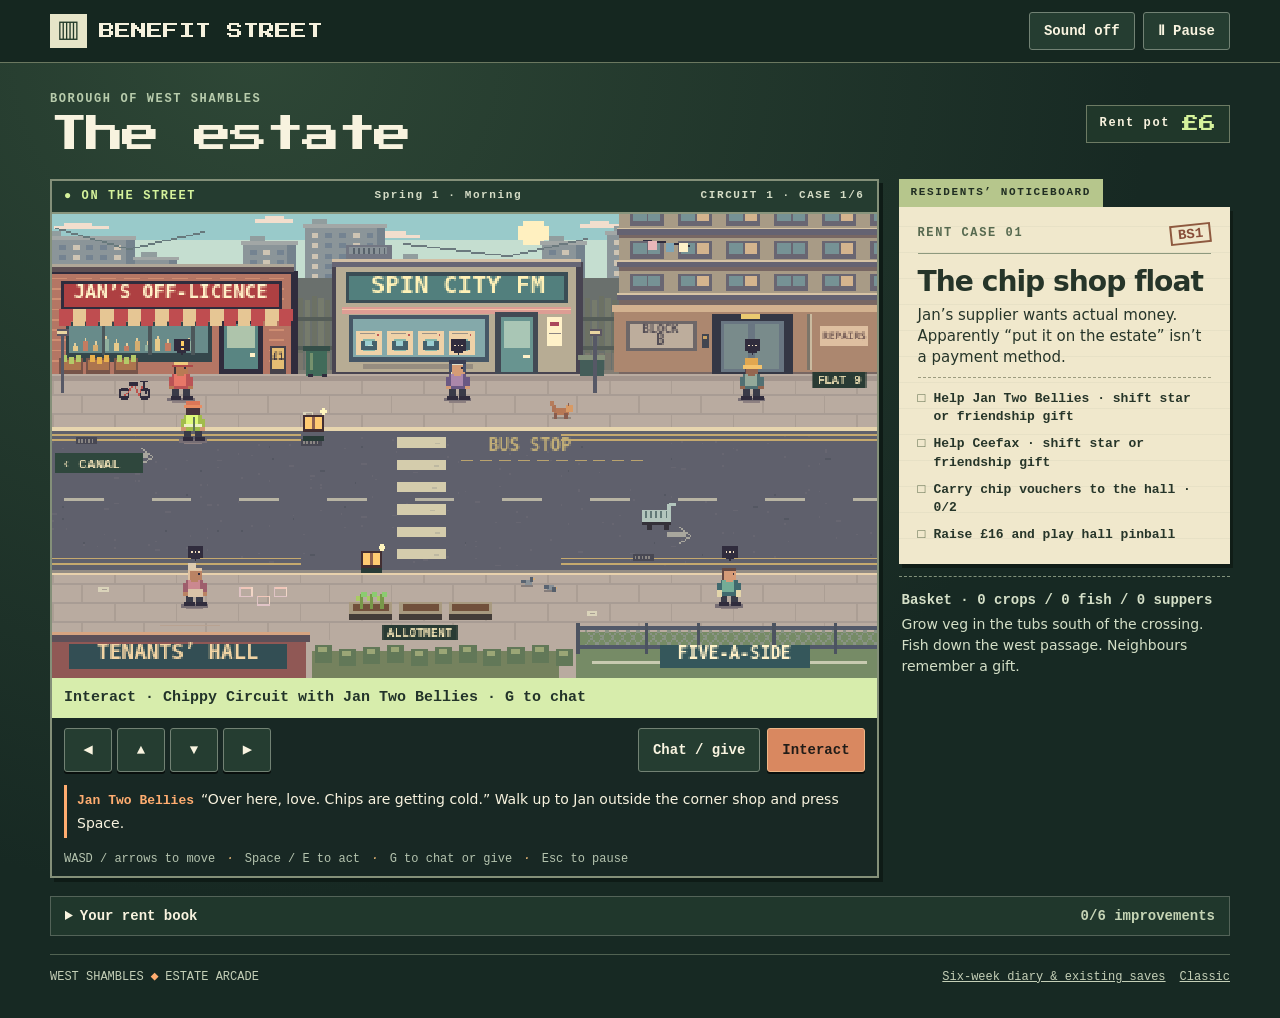
==== commit fd4b2aa9: "Turn West Shambles into a walkable estate life sim with five playable shifts" ====
--- a/index.html
+++ b/index.html
@@ -1,9 +1,25 @@
-<!DOCTYPE html>
-<html lang="en"><head><meta charset="utf-8"><meta name="viewport" content="width=device-width, initial-scale=1"><meta name="theme-color" content="#17141d"><title>Benefit Street · Estate Arcade</title><link rel="stylesheet" href="style.css?v=liftrescue1"></head><body>
-<header><div class="wrap nav"><div class="brand"><i data-icon="pad"></i> ESTATE<span>ARCADE</span></div><nav><button id="sound" aria-pressed="false">♪ <span>SOUND OFF</span></button><button id="help"><b>?</b> HOW TO PLAY</button></nav></div></header>
-<main class="wrap"><section class="scene" id="scene" aria-label="The estate"><div id="backdrop"></div><div id="weather" aria-hidden="true"></div><div id="decor" aria-hidden="true"></div><div class="sign"><small>BOROUGH OF WEST SHAMBLES</small><h1>BENEFIT STREET</h1><span>BS1</span></div><div class="scenefoot"><span class="live">●</span> <span id="sceneName">THE ESTATE</span></div><div class="stamp" id="clock"></div><div id="discovery"></div><div id="stage" hidden></div></section>
-<nav id="map" aria-label="Travel around West Shambles"></nav><div class="ticker"><strong>STREET FEED</strong><span id="feed">Local pigeon banned from Greggs. More as it develops.</span></div>
-<div class="grid"><section class="event panel"><div class="bar"><span><em>◆</em> <span id="sectionName">ON THE STREET</span></span><small id="day"></small></div><div class="inside"><div class="eyebrow" id="type"></div><h2 id="title"></h2><p id="desc" aria-live="polite"></p><div id="controls"></div><div id="choices"></div></div></section>
-<aside class="panel"><div class="bar"><span><em>▥</em> PLAYER STATS</span><small>P1</small></div><div class="stats"><div class="stat"><i data-icon="coin"></i><label>Cash</label><strong id="cash"></strong></div><div class="stat"><i data-icon="heart"></i><label>Morale</label><strong id="morale"></strong></div><div class="stat"><i data-icon="star"></i><label>Street cred</label><strong id="cred"></strong></div><div class="rent"><div><span>RENT POT</span><strong id="pot"></strong></div><div class="meter"><div id="fill"></div></div><small>Rent due Sunday night</small></div><div id="project"></div><section id="milestones"></section><section id="errand"></section><details><summary>Street diary</summary><ol id="journal"></ol></details></div></aside></div><footer>BENEFIT STREET <span>◆</span> ESTATE ARCADE <label><a href="classic.html">Classic seven-day game</a></label></footer></main>
-<dialog id="guide"><div class="bar">HOW TO PLAY<button id="close" aria-label="Close instructions">×</button></div><div class="inside"><h2>Six weeks on the estate.</h2><p>Move with arrows, WASD, swipes or the pad in Lift Rescue. Pick up the fuse, push the trolley onto the striped bay and walk into the lift. Repair three floors for cash and keys. Take the stairs on the estate for a six-landing petition run. Each door offers a different deal. Caretaker keys buy equipment that lasts across runs and seasons. Travel freely between five locations. Each job, favour or break uses one of your two daily turns. Earn rent by Sunday evening. A shortfall rolls into next week.</p><p>Meet the locals, play shifts and invest spare cash in the estate. Each Sunday brings a one-off event. Find Ceefax on the estate, Jan at the shop and Spanner at the laundrette for side jobs. Estate Reputation records the turn you earn each rank. Compare turns with a mate playing their own run. Finish a season to choose a permanent upgrade. Cash, projects and weekly tasks reset. Your upgrades and best milestone turns carry over. Earlier four-week saves keep their original finish. The game saves automatically on this device.</p><button id="got" class="action">Got it</button></div></dialog>
-<script src="icons.js"></script><script src="stories.js"></script><script src="street-life.js"></script><script src="errands.js"></script><script src="after-hours.js"></script><script src="tower.js"></script><script src="lift-rescue.js"></script><script src="campaign.js?v=liftrescue1"></script></body></html>
+<!doctype html>
+<html lang="en"><head><meta charset="utf-8"><meta name="viewport" content="width=device-width,initial-scale=1,viewport-fit=cover"><meta name="theme-color" content="#172823"><title>Benefit Street · West Shambles</title><link rel="stylesheet" href="estate.css"></head>
+<body>
+<header><div class="mast"><a class="wordmark" href="./" aria-label="Benefit Street home"><span class="blocks" aria-hidden="true">▥</span> BENEFIT STREET</a><div class="toolbar"><button id="sound" aria-pressed="false">Sound off</button><button id="pause">Ⅱ Pause</button></div></div></header>
+<main>
+<div class="district"><div><span class="kicker" id="district">BOROUGH OF WEST SHAMBLES</span><h1 id="heading">The estate</h1></div><div class="account"><span>Rent pot</span><b id="balance">£6</b></div></div>
+<div class="layout">
+<section class="cab" aria-label="Play Benefit Street">
+  <div class="cabline"><strong id="mode">● ON THE STREET</strong><span id="almanac"></span><span id="week">WEEK 01 / 06</span></div>
+  <canvas id="screen" width="480" height="270" tabindex="0" aria-label="West Shambles game. Use arrow keys or WASD to move and Space to interact."></canvas>
+  <div class="prompt" id="prompt" role="status"></div>
+  <div class="deck"><div class="dpad" aria-label="Movement"><button data-key="left" aria-label="Left">◀</button><button data-key="up" aria-label="Up">▲</button><button data-key="down" aria-label="Down">▼</button><button data-key="right" aria-label="Right">▶</button></div><button id="social" data-key="social">Chat / give</button><button class="fire" data-key="action" id="use">Interact</button></div>
+  <section class="log"><h3 id="caller">Estate radio</h3><p id="voice" aria-live="polite"></p></section>
+  <small class="keyboard">WASD / arrows to move <i>·</i> Space / E to act <i>·</i> G to chat or give <i>·</i> Esc to pause</small>
+</section>
+<aside><div class="filetab">RESIDENTS’ NOTICEBOARD</div><section class="notice"><div class="paperhead"><small id="caseNo">WEEK 01</small><span aria-hidden="true">BS1</span></div><h2 id="caseTitle"></h2><p id="caseBody"></p><ul id="tasks"></ul></section>
+<div class="pockets"><b id="pockets">Basket</b><p>Grow veg in the tubs south of the crossing. Fish down the west passage. Neighbours remember a gift.</p></div></aside>
+</div>
+<details id="book"><summary>Your rent book <span id="bookSummary"></span></summary><div id="records"></div></details>
+</main>
+<footer><span>WEST SHAMBLES <b>◆</b> ESTATE ARCADE</span><nav aria-label="Earlier editions"><a href="season.html">Six-week diary &amp; existing saves</a><a href="classic.html">Classic</a></nav></footer>
+<dialog id="break"><form method="dialog"><div class="kicker">WEST SHAMBLES</div><h2>On a tea break</h2><p>Your position and shift are saved on this device.</p><button id="resume">Back to the game</button><button type="button" id="leave">Leave this shift</button></form></dialog>
+<script>window.EstateJobs = {};</script>
+<script src="flat-nine.js"></script><script src="canal.js"></script><script src="allotment.js"></script><script src="estate-art.js"></script><script src="bike-shift.js"></script><script src="radio-shift.js"></script><script src="keeper-shift.js"></script><script src="repair-shift.js"></script><script src="hall-shift.js"></script><script src="estate.js"></script>
+</body></html>
--- a/estate.css
+++ b/estate.css
@@ -0,0 +1,14 @@
+@font-face{font-family:Arcade;src:url(arcade.ttf) format('truetype');font-display:swap}
+:root{color-scheme:dark;--paper:#f0e8cc;--dark:#162923;--line:#536358;--mint:#d5f29b;--orange:#ffad70;--pixel:Arcade,monospace}
+*{box-sizing:border-box}body{margin:0;color:#f8f3df;background:radial-gradient(ellipse at 20% 5%,#2e4736,transparent 62%),#172923;font:16px/1.5 system-ui,sans-serif}header{border-bottom:1px solid #6b7860;background:#152720}
+.mast,main,footer{width:min(1180px,94%);margin:auto}.mast,.toolbar,.district,.account,.cabline,.deck,.paperhead,footer,footer nav{display:flex;align-items:center}.mast,.district,.cabline,.deck,.paperhead,footer{justify-content:space-between}.mast{min-height:62px}.wordmark{font:clamp(10px,1.3vw,16px) var(--pixel);color:#f5f1dd;text-decoration:none;display:flex;gap:12px;align-items:center}.blocks{background:#e6e5c8;color:#223a29;padding:5px 7px;font:24px/1 monospace}.toolbar{gap:8px}button{cursor:pointer;font:700 14px/1.2 monospace;border:1px solid #728274;background:#253d31;color:#f9f4e0;padding:10px 14px;border-radius:3px}button:focus-visible,a:focus-visible,summary:focus-visible,canvas:focus-visible{outline:3px solid #ffbd76;outline-offset:2px}button:hover{filter:brightness(1.13)}
+.district{padding:22px 0 16px}.kicker,.filetab,.cabline,.paperhead small,.account span{font:700 12px/1.45 monospace;letter-spacing:1.6px}.kicker{color:#b8ccac}h1,h2,h3,p{margin:0}h1{font:clamp(21px,3vw,39px)/1.4 var(--pixel);letter-spacing:-2px}.account{gap:12px;padding:5px 13px;border:1px solid #6d7b64;background:#20372a}.account b{font:17px/1.5 var(--pixel);color:var(--mint)}.layout{display:grid;grid-template-columns:minmax(0,2.5fr) minmax(220px,1fr);gap:20px;align-items:start}
+.cab{border:2px solid #849079;box-shadow:4px 4px #0e1b16;background:#182824;overflow:hidden}.cabline{padding:7px 12px;border-bottom:2px solid #89957d;color:#d5dcc6;background:#253c30}.cabline strong{color:var(--mint);font-size:12px}.cabline span{font-size:11px}canvas{display:block;width:100%;height:auto;aspect-ratio:16/9;image-rendering:pixelated;touch-action:none;background:#172623}
+.prompt{padding:9px 12px;background:#d7edac;color:#23342a;font:700 15px/1.45 monospace;min-height:40px}.deck{padding:10px 12px 5px;gap:7px}.dpad{display:flex;gap:5px}.dpad button,.fire{min-height:44px;min-width:48px;touch-action:none;user-select:none;-webkit-user-select:none;box-shadow:0 2px #090f0d}.fire{background:#d98860;color:#211c18;border-color:#efb686;min-width:95px}.deck button.held{background:#d5ed96;color:#1c2b20;transform:translateY(2px);box-shadow:none}.keyboard{display:block;padding:5px 12px 8px;color:#b5c4af;font:12px/1.4 monospace}.keyboard i{color:#f1bc79;padding:0 4px}
+.filetab{display:table;padding:6px 12px;background:#b6c68c;color:#202e22;font-size:11px}.notice{background:repeating-linear-gradient(0deg,transparent 0 25px,#77806c12 25px 26px),var(--paper);color:#263529;padding:17px 19px 20px;box-shadow:3px 4px #101d17}.paperhead{color:#56694f;border-bottom:1px solid #8e997e;padding-bottom:9px}.paperhead span{border:2px solid #8e593f;color:#884d39;padding:0 6px;transform:rotate(-6deg);font:900 14px monospace}.notice h2{font:800 clamp(23px,2.2vw,31px)/1.08 system-ui;margin:13px 0 8px;letter-spacing:-1px}.notice p,.log p{font-size:15px;line-height:1.4}#tasks{list-style:none;display:grid;gap:9px;padding:12px 0 0;margin:9px 0 0;border-top:1px dashed #9d9c80}#tasks li{display:flex;gap:8px;font:700 13px/1.4 monospace}#tasks li::before{content:'□';color:#526342}#tasks li.done{color:#587052}#tasks li.done::before{content:'✓'}.log{border-left:3px solid var(--orange);padding:2px 0 3px 12px;margin-top:16px}.log h3{font:700 13px monospace;color:var(--orange);margin-bottom:4px}
+details{margin:18px 0;background:#20372c;border:1px solid var(--line)}summary{cursor:pointer;padding:11px 14px;font:700 14px monospace}summary span{float:right;color:#c5d4b5}#records{padding:0 14px 13px;display:grid;gap:4px;font:14px/1.4 monospace}footer{border-top:1px solid #516252;padding:13px 0 32px;gap:8px;flex-wrap:wrap}footer span,footer a{font:12px/1.5 monospace;color:#c4cfb7}footer b{color:var(--orange)}footer nav{gap:14px}dialog{max-width:min(420px,90%);padding:25px;background:#253b2f;color:#fff5df;border:2px solid #bfd19c}dialog::backdrop{background:#0d1812cb}dialog h2{margin:6px 0;font:20px/1.5 var(--pixel)}dialog p{margin-bottom:15px}#resume{background:var(--mint);color:#253326}
+@media(max-width:760px){.layout{grid-template-columns:1fr;gap:17px}.district{padding:12px 0 10px}.mast{min-height:48px}.blocks{font-size:17px}.wordmark{gap:6px}.toolbar{gap:3px}.toolbar button{padding:8px;font-size:12px}.account{gap:5px;padding:4px 6px}.account span{font-size:10px;letter-spacing:0}.account b{font-size:12px}.kicker{font-size:10px}.keyboard{font-size:11px}.notice{padding:12px 15px}.cabline{font-size:10px}.prompt{font-size:13px}.deck{padding:7px 8px 4px}.dpad button{padding:8px;min-width:40px}.fire{min-width:68px}.notice h2{margin:7px 0}.filetab{padding:3px 8px}.cab{box-shadow:2px 2px #0e1b16}summary span{font-size:11px}}
+@media(pointer:coarse){.keyboard{display:none}.deck{padding-bottom:9px}}
+#social{margin-left:auto;min-height:44px;touch-action:none}#social[hidden]{display:none}
+@media(max-width:500px){.deck{flex-wrap:wrap;gap:4px}.dpad{gap:2px}.dpad button{min-width:33px;font-size:13px}.fire,#social{min-width:52px;padding:6px;font-size:12px}.cabline{gap:3px;padding:6px}.cabline strong,.cabline span{font-size:9px;letter-spacing:0}}
+.cab .log{margin:8px 12px;padding-left:10px}.cab .log h3{display:inline;margin-right:7px}.cab .log p{display:inline;font-size:14px}.pockets{margin-top:12px;border-top:1px dashed #82927b;padding:10px 3px;color:#d4dfc7}.pockets b{font:700 14px monospace}.pockets p{font-size:14px;margin-top:3px}
